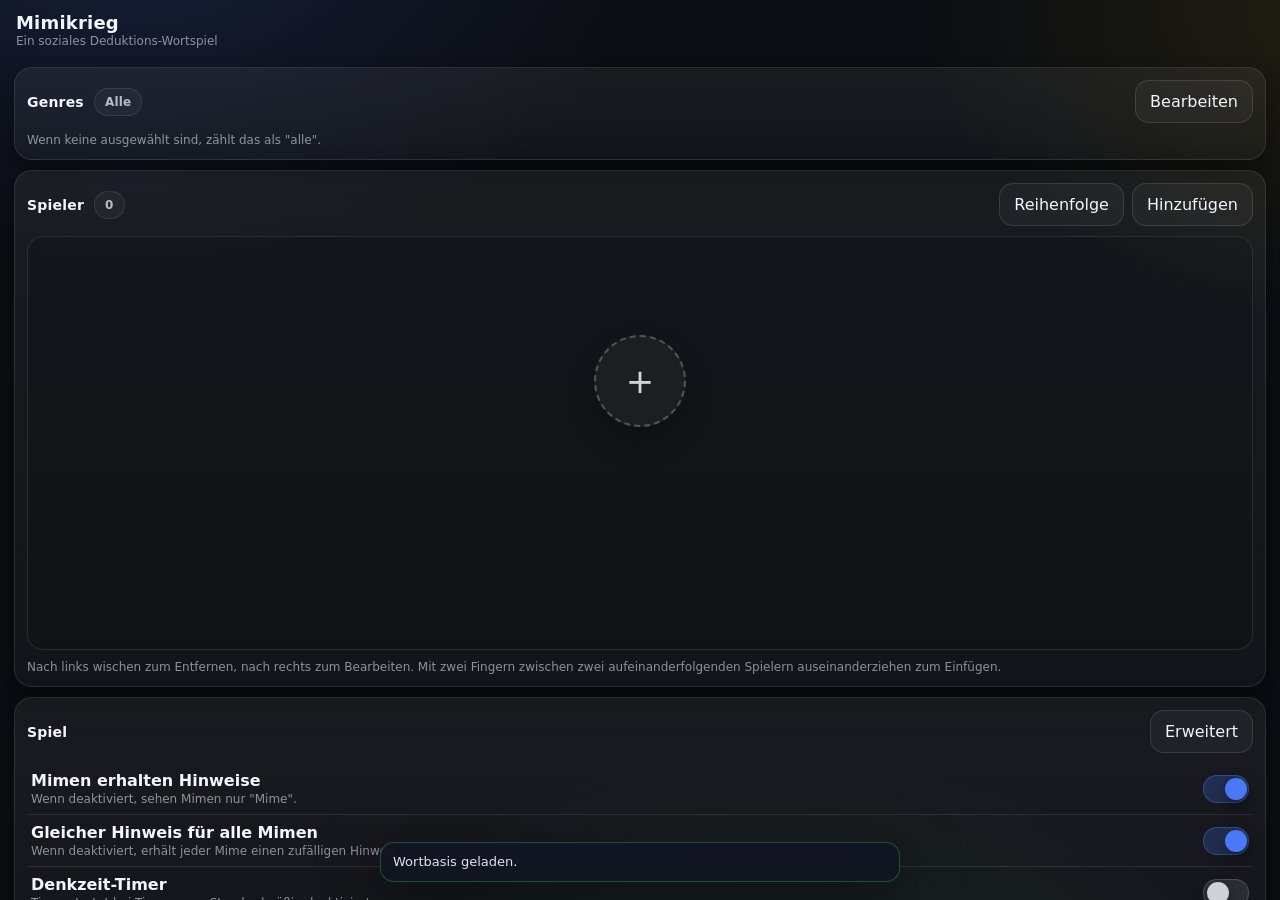
==== index.html @ e1f85400 "terminology" ====
<!doctype html>
<html lang="de">
<head>
  <meta charset="utf-8" />
  <meta name="viewport" content="width=device-width,initial-scale=1,viewport-fit=cover" />
  <meta name="theme-color" content="#0b0d12" />
  <title>Mimikrieg</title>
  <link rel="stylesheet" href="style.css" />
</head>
<body>
  <div class="app" id="app">
    <div class="topbar">
      <div class="brand">
        <div class="title">Mimikrieg</div>
        <div class="sub">Ein soziales Deduktions-Wortspiel</div>
      </div>
    </div>

    <main>
      <!-- SETUP -->
      <section class="screen active" id="screenSetup">
        <div class="scroll">
          <div class="card">
            <div class="card-head">
              <div class="h">Genres <span class="pill" id="genreSummary">Alle</span></div>
              <div class="players-head-actions">
                <button class="btn ghost" id="btnGenres">Bearbeiten</button>
              </div>
            </div>
            <div class="small">Wenn keine ausgewählt sind, zählt das als "alle".</div>
          </div>

          <div class="card">
            <div class="card-head">
              <div class="h">Spieler <span class="pill" id="playerCountPill">0</span></div>
              <div class="players-head-actions">
                <button class="btn ghost" id="btnOrder">Reihenfolge</button>
                <button class="btn ghost" id="btnAddPlayer">Hinzufügen</button>
              </div>
            </div>

            <div class="loop-wrap" id="loopWrap" aria-label="Spielerliste">
              <div class="loop-inner" id="loopInner"></div>
            </div>

            <div class="small" style="margin-top:10px">
              Nach links wischen zum Entfernen, nach rechts zum Bearbeiten. Mit zwei Fingern zwischen zwei aufeinanderfolgenden Spielern auseinanderziehen zum Einfügen.
            </div>
          </div>

          <div class="card">
            <div class="card-head">
              <div class="h">Spiel</div>
              <div class="players-head-actions">
                <button class="btn ghost" id="btnAdvanced">Erweitert</button>
              </div>
            </div>

            <div class="row">
              <div class="toggle">
                <div class="label">
                  <div style="font-weight:650">Mimen erhalten Hinweise</div>
                  <div class="small">Wenn deaktiviert, sehen Mimen nur "Mime".</div>
                </div>
                <label class="inline">
                  <input type="checkbox" class="hidden" id="toggleHints" />
                  <span class="switch" aria-hidden="true"></span>
                </label>
              </div>
            </div>

            <div class="row" id="hintSameRow" style="display:none">
              <div class="toggle">
                <div class="label">
                  <div style="font-weight:650">Gleicher Hinweis für alle Mimen</div>
                  <div class="small">Wenn deaktiviert, erhält jeder Mime einen zufälligen Hinweis.</div>
                </div>
                <label class="inline">
                  <input type="checkbox" class="hidden" id="toggleHintSame" />
                  <span class="switch" aria-hidden="true"></span>
                </label>
              </div>
            </div>

            <div class="row">
              <div class="toggle">
                <div class="label">
                  <div style="font-weight:650">Denkzeit-Timer</div>
                  <div class="small">Timer startet bei Tippen neu. Standardmäßig deaktiviert.</div>
                </div>
                <label class="inline">
                  <input type="checkbox" class="hidden" id="toggleThink" />
                  <span class="switch" aria-hidden="true"></span>
                </label>
              </div>
            </div>

            <div class="row" id="thinkRow" style="display:none">
              <div class="inline" style="width:100%">
                <input class="num" id="thinkMinutes" type="number" min="0" max="99" value="0" inputmode="numeric" />
                <span class="muted">Min</span>
                <input class="num" id="thinkSeconds" type="number" min="0" max="59" value="45" inputmode="numeric" />
                <span class="muted">Sek</span>
                <span class="small" style="margin-left:auto">Timer antippen zum Neustarten</span>
              </div>
              <div class="small" style="margin-top:6px; padding-left:2px">Gesamtzeit = 0 bedeutet kein Timer.</div>
            </div>

            <div class="divider"></div>

            <button class="btn primary wide" id="btnStart">Starten</button>
          </div>
        </div>
      </section>

      <!-- REVEAL -->
      <section class="screen" id="screenReveal">
        <div class="reveal">
          <div class="reveal-top">
            <div class="progress" id="revealProgress"></div>
            <div class="pill" id="revealCounter">1/1</div>
          </div>

          <div class="reveal-stage" id="revealStage">
            <div class="reveal-secret" id="revealSecret">
              <div class="role" id="revealRole"></div>
              <div class="word" id="revealWord"></div>
              <div class="hint" id="revealHint"></div>
            </div>
            <div class="reveal-background" id="revealBackground"></div>
            <div class="reveal-card" id="revealCard">
              <div class="circle" id="revealCircle"><div class="name" id="revealName"></div></div>
              <div class="pull-hint" id="revealPullHint">Nach oben wischen zum Aufdecken</div>
            </div>
          </div>

          <div class="bottom-btn">
            <button class="btn primary wide" id="btnRevealNext" style="display:none">Weiter</button>
          </div>
        </div>
      </section>

      <!-- PRESTART -->
      <section class="screen" id="screenPrestart">
        <div class="center">
          <div class="circle huge" id="startCircle"><div class="name" id="startName"></div></div>
          <div class="subtitle"><span id="startName2"></span> beginnt.</div>
        </div>
        <div class="bottom-btn">
          <button class="btn primary wide" id="btnBegin">Beginnen</button>
        </div>
      </section>

      <!-- PLAY -->
      <section class="screen" id="screenPlay">
        <div class="play">
          <div class="play-top">
            <div class="small" id="playInfo"></div>
            <button class="btn ghost" id="btnEndGame">Spiel beenden</button>
          </div>

          <div class="timer hidden" id="timerPanel" role="button" tabindex="0" aria-label="Denkzeit-Timer (tippen zum Neustarten)">
            <div class="timerLabel">Denkzeit</div>
            <div class="timerValue" id="timerValue">00:45</div>
            <div class="small">Tippen zum Neustarten</div>
          </div>

          <button class="vote" id="btnVote">Abstimmen</button>
        </div>
      </section>

      <!-- TOAST -->
      <div class="toast" id="toast"><div class="msg" id="toastMsg"></div></div>

      <!-- MODALS -->
      <div class="overlay hidden" id="modalGenres" aria-hidden="true">
        <div class="sheet">
          <div class="sheet-head">
            <div class="t">Genres</div>
            <button class="btn ghost" data-close="modalGenres">Schließen</button>
          </div>
          <div class="sheet-body">
            <div class="grid2" style="margin-bottom:10px">
              <button class="btn ghost" id="btnSelectAllGenres">Alle auswählen</button>
              <button class="btn ghost" id="btnDeselectAllGenres">Alle abwählen</button>
            </div>
            <div class="small" style="margin-bottom:10px">
              "Alle abwählen" bedeutet "keine ausgewählt", was beim Spielstart als "alle" zählt.
            </div>
            <div class="genre-list" id="genreList"></div>
          </div>
        </div>
      </div>

      <div class="overlay hidden" id="modalPlayer" aria-hidden="true">
        <div class="sheet">
          <div class="sheet-head">
            <div class="t" id="playerModalTitle">Spieler</div>
            <button class="btn ghost" data-close="modalPlayer">Schließen</button>
          </div>
          <div class="sheet-body">
            <div class="small" style="margin-bottom:6px">Name</div>
            <input class="input" id="playerNameInput" maxlength="24" placeholder="Spielername" />
            <div style="height:12px"></div>
            <div class="small" style="margin-bottom:6px">Farbe</div>
            <div class="palette" id="palette"></div>
            <div style="height:12px"></div>
            <div class="small">Vorschau</div>
            <div style="display:flex; justify-content:center; padding: 14px 0 2px">
              <div class="player-chip" id="playerPreviewChip" style="width:92px;height:92px">
                <div class="name" id="playerPreviewName">Name</div>
              </div>
            </div>
          </div>
          <div class="sheet-foot">
            <button class="btn ghost" id="btnPlayerDelete" style="display:none">Entfernen</button>
            <button class="btn primary" id="btnPlayerSave">Speichern</button>
          </div>
        </div>
      </div>

      <div class="overlay hidden" id="modalAdvanced" aria-hidden="true">
        <div class="sheet">
          <div class="sheet-head">
            <div class="t">Erweitert</div>
            <button class="btn ghost" data-close="modalAdvanced">Schließen</button>
          </div>
          <div class="sheet-body">
            <div class="kv">
              <div class="k">Mime-Anzahl-Verteilung</div>
              <div class="v" id="impMaxInfo">max: 0</div>
            </div>
            <div class="small" style="margin:8px 0 10px">
              Schiebereglerwerte werden in Wahrscheinlichkeiten normalisiert. Standard: p(1)=90%, p(2)=10%.
            </div>
            <div class="imp-rows" id="impCountRows"></div>

            <div class="divider"></div>

            <div class="kv">
              <div class="k">Mime-Position relativ zum Start</div>
              <div class="v" id="posModeInfo"></div>
            </div>
            <div class="small" style="margin:8px 0 10px">
              "Konstant" bedeutet gleichmäßige Versätze. "Binomial" verwendet Ihr p wie in Ihrer Spezifikation beschrieben.
            </div>
            <div class="imp-row">
              <div class="row" style="padding:0; border:none">
                <div class="inline">
                  <button class="btn ghost" id="btnPosConstant">Konstant</button>
                  <button class="btn ghost" id="btnPosBinomial">Binomial</button>
                </div>
                <div class="pill" id="posModePill">Konstant</div>
              </div>
              <div id="posBinomialControls" style="margin-top:10px; display:none">
                <div class="kv">
                  <div class="k">p</div>
                  <div class="v" id="posPLabel">50%</div>
                </div>
                <input type="range" id="posPSlider" min="1" max="99" value="50" step="1" />
                <div class="small" style="margin-top:6px">Bereich: 1%–99%</div>
              </div>
            </div>

            <div class="divider"></div>

            <div class="kv">
              <div class="k">Während des Spiels</div>
              <div class="v">Automatische Endprüfungen</div>
            </div>
            <div class="small" style="margin-top:8px">
              Die App endet automatisch, wenn alle Mimen rausgeworfen wurden, oder wenn die verbleibenden Mimen den verbleibenden Eingeweihten entsprechen.
            </div>

            <div class="divider"></div>

            <div class="kv">
              <div class="k">Erweiterte Mime-Hinweise-Einstellungen</div>
            </div>
            <div class="row" style="padding:8px 4px">
              <div class="label">
                <div style="font-weight:650; margin-bottom:8px">Hinweisstärke</div>
                <div class="small">Wählen Sie, welche Schwierigkeitsgrade (1-5) für Hinweise erlaubt sind.</div>
              </div>
              <div class="hint-strength-toggles" id="hintStrengthToggles"></div>
            </div>
          </div>
        </div>
      </div>

      <div class="overlay hidden centered" id="modalOrder" aria-hidden="true">
        <div class="sheet">
          <div class="sheet-head">
            <div class="t">Spielerreihenfolge</div>
            <button class="btn ghost" data-close="modalOrder">Schließen</button>
          </div>
          <div class="sheet-body" id="orderBody"></div>
        </div>
      </div>

      <div class="overlay hidden centered" id="modalVote" aria-hidden="true">
        <div class="sheet">
          <div class="sheet-head">
            <div class="t" id="voteTitle">Abstimmen</div>
            <button class="btn ghost" data-close="modalVote">Schließen</button>
          </div>
          <div class="sheet-body">
            <div class="small" style="margin-bottom:10px">Wählen Sie einen Spieler zum Rauswerfen.</div>
            <div class="genre-list" id="voteList"></div>
          </div>
          <div class="sheet-foot">
            <button class="btn danger" id="btnKick" disabled>Rauswerfen</button>
          </div>
        </div>
      </div>

      <div class="overlay hidden centered" id="modalEnd" aria-hidden="true">
        <div class="sheet">
          <div class="sheet-head">
            <div class="t">Spiel beenden</div>
            <button class="btn ghost" data-close="modalEnd">Schließen</button>
          </div>
          <div class="sheet-body">
            <div class="small" style="margin-bottom:10px">Dies beendet das Spiel und zeigt das Wort und die Mimen.</div>
            <button class="btn danger wide" id="btnGameOver">Spiel beendet</button>
          </div>
        </div>
      </div>

      <div class="overlay hidden centered" id="modalRevealEnd" aria-hidden="true">
        <div class="sheet">
          <div class="sheet-head">
            <div class="t" id="endTitle">Spiel beendet</div>
            <button class="btn ghost" data-close="modalRevealEnd">Schließen</button>
          </div>
          <div class="sheet-body" id="endBody"></div>
          <div class="sheet-foot">
            <button class="btn primary" id="btnContinue">Fortsetzen</button>
          </div>
        </div>
      </div>

    </main>
  </div>

  <script type="module" src="script.js"></script>
</body>
</html>
---- style.css ----
:root{
  --bg:#0b0d12;
  --panel:#111522;
  --panel2:#0f1320;
  --text:#f3f5ff;
  --muted:rgba(243,245,255,.72);
  --muted2:rgba(243,245,255,.55);
  --hair:rgba(243,245,255,.10);
  --hair2:rgba(243,245,255,.16);
  --shadow: 0 10px 30px rgba(0,0,0,.45);
  --radius:18px;
  --radius2:26px;
  --danger:#ff3b30;
  --danger2:rgba(255,59,48,.18);
  --ok:#35c759;
  --accent:#4c7dff;
  --accent2:rgba(76,125,255,.18);
  --warn:#ffcc00;
  --safePad: env(safe-area-inset-bottom, 0px);
}
*{box-sizing:border-box}
html,body{height:100%}
body{
  margin:0;
  font-family: ui-sans-serif, system-ui, -apple-system, Segoe UI, Roboto, Helvetica, Arial, "Apple Color Emoji","Segoe UI Emoji";
  background: radial-gradient(900px 600px at 10% -10%, rgba(76,125,255,.16), transparent 60%),
              radial-gradient(900px 600px at 110% 0%, rgba(255,204,0,.10), transparent 55%),
              radial-gradient(900px 600px at 60% 120%, rgba(53,199,89,.10), transparent 55%),
              var(--bg);
  color:var(--text);
  overflow:hidden;
  touch-action: manipulation;
}
body.timeout{
  background:
    radial-gradient(900px 600px at 50% 110%, rgba(255,59,48,.18), transparent 60%),
    radial-gradient(900px 600px at 10% -10%, rgba(255,59,48,.10), transparent 60%),
    var(--bg);
}
a{color:inherit}
button,input{font:inherit}
.app{height:100%; display:flex; flex-direction:column}
.topbar{
  padding: 14px 16px 10px;
  display:flex; align-items:center; justify-content:space-between;
  gap:12px;
}
.brand{
  display:flex; flex-direction:column; gap:2px;
  line-height:1.05;
}
.brand .title{
  font-weight:720;
  letter-spacing:.2px;
  font-size:18px;
}
.brand .sub{
  font-size:12px;
  color:var(--muted2);
}
.iconbtn{
  background:rgba(243,245,255,.06);
  border:1px solid rgba(243,245,255,.10);
  color:var(--text);
  padding:10px 12px;
  border-radius:14px;
  box-shadow: 0 10px 18px rgba(0,0,0,.22);
}
.iconbtn:active{transform: translateY(1px)}
main{
  flex:1;
  overflow:hidden;
  position:relative;
}
.screen{
  position:absolute; inset:0;
  overflow:hidden;
  display:none;
}
.screen.active{display:block}
.scroll{
  height:100%;
  overflow:auto;
  padding: 0 14px calc(20px + var(--safePad));
  -webkit-overflow-scrolling: touch;
  scroll-behavior:smooth;
}
.card{
  background: linear-gradient(180deg, rgba(255,255,255,.06), rgba(255,255,255,.035));
  border:1px solid rgba(243,245,255,.10);
  border-radius: var(--radius);
  box-shadow: var(--shadow);
  padding: 12px 12px;
  margin: 10px 0;
  overflow:hidden;
}
.card-head{
  display:flex; align-items:center; justify-content:space-between;
  gap:10px;
  margin-bottom:10px;
}
.card-head .h{
  font-weight:680;
  font-size:14px;
  letter-spacing:.2px;
  display:flex; align-items:center; gap:10px;
}
.pill{
  font-size:12px;
  color:var(--muted);
  padding:6px 10px;
  border:1px solid rgba(243,245,255,.10);
  background: rgba(243,245,255,.04);
  border-radius:999px;
}
.row{display:flex; align-items:center; justify-content:space-between; gap:12px; padding:8px 4px}
.row + .row{border-top:1px solid var(--hair)}
.small{font-size:12px; color:var(--muted2)}
.muted{color:var(--muted2)}
.btn{
  border:1px solid rgba(243,245,255,.12);
  background: rgba(243,245,255,.06);
  color:var(--text);
  padding: 11px 14px;
  border-radius: 14px;
  transition: transform .08s ease;
  user-select:none;
}
.btn:active{transform: translateY(1px)}
.btn.primary{
  background: linear-gradient(180deg, rgba(76,125,255,.95), rgba(76,125,255,.72));
  border-color: rgba(76,125,255,.55);
  box-shadow: 0 14px 32px rgba(76,125,255,.22);
}
.btn.danger{
  background: linear-gradient(180deg, rgba(255,59,48,.95), rgba(255,59,48,.72));
  border-color: rgba(255,59,48,.55);
  box-shadow: 0 14px 32px rgba(255,59,48,.22);
}
.btn.ghost{
  background: rgba(255,255,255,.04);
}
.btn.wide{width:100%}
.toggle{
  display:flex; align-items:center; justify-content:space-between;
  gap:12px; width:100%;
}
.toggle .label{display:flex; flex-direction:column; gap:2px}
.switch{
  width:46px; height:28px; border-radius:999px;
  background: rgba(243,245,255,.10);
  border:1px solid rgba(243,245,255,.16);
  position:relative;
  flex:0 0 auto;
}
.switch::after{
  content:"";
  width:22px; height:22px; border-radius:999px;
  position:absolute; top:50%; left:3px;
  transform: translateY(-50%);
  background: rgba(243,245,255,.82);
  box-shadow: 0 8px 16px rgba(0,0,0,.35);
  transition: left .16s ease, background .16s ease;
}
input[type="checkbox"].hidden{position:absolute; opacity:0; pointer-events:none}
input[type="checkbox"].hidden:checked + .switch{
  background: rgba(76,125,255,.22);
  border-color: rgba(76,125,255,.38);
}
input[type="checkbox"].hidden:checked + .switch::after{
  left: 21px;
  background: rgba(76,125,255,.95);
}
.inline{
  display:flex; align-items:center; gap:10px; flex-wrap:wrap;
}
.num{
  -moz-appearance: textfield;
}
.num::-webkit-outer-spin-button,
.num::-webkit-inner-spin-button{
  -webkit-appearance: none;
  margin: 0;
}
.num{
  width:88px;
  background: rgba(0,0,0,.18);
  border:1px solid rgba(243,245,255,.12);
  color:var(--text);
  border-radius: 12px;
  padding:10px 12px;
}
.divider{height:1px; background: var(--hair); margin:10px 0}

/* Player loop list */
.players-head-actions{display:flex; gap:8px; align-items:center}
.loop-wrap{
  height: 46vh;
  min-height: 240px;
  max-height: 420px;
  overflow:auto;
  -webkit-overflow-scrolling: touch;
  border-radius: 16px;
  border:1px solid rgba(243,245,255,.10);
  background: rgba(0,0,0,.12);
  position:relative;
  overscroll-behavior: contain;
  touch-action: pan-y;
  scrollbar-width: none;
  -ms-overflow-style: none;
}
.loop-wrap::-webkit-scrollbar{
  display: none;
}
.loop-inner{padding: 14px 0}
.player-row{
  height: 86px;
  display:flex;
  align-items:center;
  justify-content:center;
  position:relative;
  user-select:none;
  touch-action: pan-y;
}
.player-row .swipe-bg{
  position:absolute; inset:0;
  display:flex;
  align-items:center;
  justify-content:space-between;
  padding: 0 22px;
  opacity:0;
  transition: opacity .12s ease;
  pointer-events:none;
  font-weight:650;
  letter-spacing:.2px;
  font-size:13px;
}
.player-row .swipe-bg .left{color:rgba(255,59,48,.85)}
.player-row .swipe-bg .right{color:rgba(76,125,255,.9)}
.player-row.swiping .swipe-bg{opacity:1}
.player-chip{
  width: 76px;
  height: 76px;
  border-radius: 999px;
  display:flex;
  align-items:center;
  justify-content:center;
  padding: 10px;
  text-align:center;
  line-height:1.1;
  font-weight:700;
  letter-spacing:.1px;
  border: 3px solid rgba(243,245,255,.35);
  box-shadow: 0 14px 30px rgba(0,0,0,.30);
  background: rgba(255,255,255,.06);
  transform: translateX(var(--dx, 0px));
  transition: transform .16s ease;
  will-change: transform;
}
.player-row.swiping .player-chip{transition:none}
.player-chip .name{
  font-size: 13px;
  color: rgba(255,255,255,.93);
  text-shadow: 0 2px 10px rgba(0,0,0,.38);
  max-width:100%;
  overflow:hidden;
  display: -webkit-box;
  -webkit-line-clamp: 3;
  -webkit-box-orient: vertical;
  word-break: break-word;
}
.add-inline{
  display:flex; align-items:center; justify-content:center;
  height: 260px;
  padding: 12px;
}
.add-circle{
  width: 92px; height:92px; border-radius:999px;
  border:2px dashed rgba(243,245,255,.25);
  background: rgba(255,255,255,.04);
  display:flex; align-items:center; justify-content:center;
  color: rgba(243,245,255,.85);
  font-size: 34px;
  box-shadow: 0 14px 30px rgba(0,0,0,.28);
}

/* Reveal */
.reveal{
  height:100%;
  display:flex;
  flex-direction:column;
  padding-bottom: calc(16px + var(--safePad));
}
.reveal-top{
  padding: 14px 16px 10px;
  display:flex; align-items:center; justify-content:space-between;
  gap:12px;
}
.progress{
  display:flex; gap:6px; align-items:center;
}
.dot{
  width: 7px; height: 7px; border-radius: 999px;
  background: rgba(243,245,255,.18);
}
.dot.on{background: rgba(243,245,255,.72)}
.reveal-stage{
  flex:1;
  display:flex;
  flex-direction:column;
  overflow:hidden;
  position:relative;
  padding: 0;
}
.reveal-secret{
  position:absolute;
  top:50%;
  left:50%;
  transform: translate(-50%, -50%);
  width: min(90%, 500px);
  background: linear-gradient(180deg, rgba(255,255,255,.06), rgba(255,255,255,.04));
  border:1px solid rgba(243,245,255,.10);
  border-radius: var(--radius2);
  padding: 16px 16px 18px;
  box-shadow: 0 18px 50px rgba(0,0,0,.45);
  z-index: 1;
  pointer-events: none;
}
.reveal-background{
  position:absolute;
  top:0;
  left:0;
  right:0;
  height: calc(50% + 180px);
  transform: translateY(var(--revealY, 0px));
  background: var(--bg, #0b0d12);
  z-index: 2;
  pointer-events: none;
  transition: transform .22s ease;
  will-change: transform;
}
.reveal-background.dragging{transition:none}
.reveal-card{
  position:absolute;
  top:50%;
  left:50%;
  transform: translate(-50%, calc(-50% + var(--revealY, 0px)));
  display:flex;
  flex-direction:column;
  align-items:center;
  justify-content:center;
  gap: 16px;
  transition: transform .22s ease;
  will-change: transform;
  touch-action: none;
  user-select:none;
  z-index: 3;
  pointer-events: auto;
}
.reveal-card.dragging{transition:none}
.pull-hint{
  color: var(--muted2);
  font-size: 13px;
  padding: 10px 14px;
  border-radius: 999px;
  border:1px solid rgba(243,245,255,.12);
  background: rgba(0,0,0,.16);
}
.circle{
  width: 230px;
  height: 230px;
  border-radius: 999px;
  display:flex; align-items:center; justify-content:center;
  padding: 18px;
  text-align:center;
  border: 4px solid;
  box-shadow: 0 18px 48px rgba(0,0,0,.46);
  position:relative;
  z-index: 4;
}
.circle .name{
  font-size: 26px;
  font-weight: 770;
  letter-spacing: .2px;
  line-height:1.05;
  text-shadow: 0 2px 16px rgba(0,0,0,.45);
  word-break: break-word;
}
.role{
  font-weight: 760;
  font-size: 16px;
  letter-spacing: .2px;
  margin-bottom: 10px;
}
.word{
  font-size: 30px;
  font-weight: 850;
  letter-spacing: .2px;
  margin-bottom: 8px;
}
.hint{
  font-size: 14px;
  color: var(--muted);
  line-height:1.35;
}
.bottom-btn{
  position: absolute;
  left: 16px;
  right: 16px;
  bottom: calc(16px + var(--safePad));
  z-index: 10;
}

/* Prestart */
.center{
  height:100%;
  display:flex;
  align-items:center;
  justify-content:center;
  flex-direction:column;
  gap: 18px;
  padding: 20px 16px calc(20px + var(--safePad));
  text-align:center;
}
.circle.huge{width: 250px; height: 250px}
.subtitle{
  font-size: 16px;
  color: var(--muted);
}

/* Play */
.play{
  height:100%;
  display:flex;
  flex-direction:column;
  padding: 14px 14px calc(16px + var(--safePad));
  gap: 12px;
}
.play-top{
  display:flex; align-items:center; justify-content:space-between; gap:10px;
}
.timer{
  flex: 0 0 auto;
  border-radius: var(--radius2);
  border:1px solid rgba(243,245,255,.12);
  background: rgba(255,255,255,.04);
  box-shadow: var(--shadow);
  padding: 18px 18px;
  text-align:center;
  user-select:none;
}
.timer.timeout{
  border-color: rgba(255,59,48,.45);
  background: rgba(255,59,48,.10);
}
.timerLabel{font-size: 12px; color: var(--muted2); letter-spacing:.2px}
.timerValue{font-size: 46px; font-weight: 860; letter-spacing:.6px; margin-top: 6px}
.vote{
  margin-top:auto;
  width:100%;
  padding: 18px 16px;
  border-radius: 18px;
  border:1px solid rgba(255,59,48,.55);
  background: linear-gradient(180deg, rgba(255,59,48,.92), rgba(255,59,48,.72));
  box-shadow: 0 22px 54px rgba(255,59,48,.22);
  font-weight: 820;
  letter-spacing:.3px;
  font-size: 20px;
}
.vote:active{transform: translateY(1px)}
.hidden{display:none !important}

/* Modal / overlay */
.overlay{
  position:fixed; inset:0;
  background: rgba(0,0,0,.58);
  display:flex;
  align-items:flex-end;
  justify-content:center;
  padding: 10px 10px calc(10px + var(--safePad));
  z-index: 1000;
  backdrop-filter: blur(10px);
  -webkit-backdrop-filter: blur(10px);
}
.overlay.centered{align-items:center}
.sheet{
  width:min(720px, 100%);
  background: linear-gradient(180deg, rgba(17,21,34,.98), rgba(13,16,27,.98));
  border: 1px solid rgba(243,245,255,.14);
  border-radius: 22px;
  box-shadow: 0 30px 80px rgba(0,0,0,.55);
  overflow:hidden;
  max-height: 88vh;
  display:flex;
  flex-direction:column;
}
.sheet-head{
  padding: 14px 14px 10px;
  display:flex;
  align-items:center;
  justify-content:space-between;
  gap: 10px;
  border-bottom: 1px solid var(--hair);
}
.sheet-head .t{font-weight: 760; letter-spacing:.2px}
.sheet-body{
  padding: 10px 14px 14px;
  overflow:auto;
  -webkit-overflow-scrolling: touch;
}
.sheet-foot{
  padding: 12px 14px 14px;
  border-top: 1px solid var(--hair);
  display:flex;
  gap:10px;
}
.sheet-foot .btn{flex:1}
.grid2{display:grid; grid-template-columns: 1fr 1fr; gap:10px}
.palette{display:flex; flex-wrap:wrap; gap:10px}
.swatch{
  width: 34px; height:34px; border-radius: 999px;
  border: 2px solid rgba(243,245,255,.18);
  background: #999;
  box-shadow: 0 10px 20px rgba(0,0,0,.28);
}
.swatch.sel{border-color: rgba(243,245,255,.85)}
.input{
  width: 100%;
  border-radius: 14px;
  border: 1px solid rgba(243,245,255,.14);
  background: rgba(0,0,0,.18);
  color: var(--text);
  padding: 12px 12px;
  outline:none;
}
.input:focus{border-color: rgba(76,125,255,.55); box-shadow: 0 0 0 4px rgba(76,125,255,.15)}
.genre-list{display:flex; flex-direction:column; gap:8px}
.genre-item{
  display:flex; align-items:center; justify-content:space-between; gap:10px;
  padding: 10px 10px;
  border: 1px solid rgba(243,245,255,.10);
  border-radius: 14px;
  background: rgba(255,255,255,.03);
}
.order-item{
  display:flex; align-items:center; justify-content:space-between; gap:10px;
  padding: 10px 10px;
  border: 1px solid rgba(243,245,255,.10);
  border-radius: 14px;
  background: rgba(255,255,255,.03);
  cursor: grab;
  user-select: none;
  transition: transform 0.2s ease, opacity 0.2s ease, border-color 0.2s ease;
}
.order-item:active{
  cursor: grabbing;
}
.order-item.dragging{
  opacity: 0.5;
  transform: scale(0.95);
}
.order-item.drag-over-top{
  border-top: 2px solid rgba(243,245,255,.5);
  border-top-left-radius: 0;
  border-top-right-radius: 0;
}
.order-item.drag-over-bottom{
  border-bottom: 2px solid rgba(243,245,255,.5);
  border-bottom-left-radius: 0;
  border-bottom-right-radius: 0;
}
.genre-item .g{font-weight: 650; font-size: 14px}
input[type="range"]{width: 100%}
.kv{display:flex; justify-content:space-between; align-items:center; gap:12px}
.kv .k{font-weight: 650}
.kv .v{color: var(--muted); font-variant-numeric: tabular-nums}
.imp-rows{display:flex; flex-direction:column; gap:10px}
.imp-row{
  border: 1px solid rgba(243,245,255,.10);
  background: rgba(255,255,255,.03);
  border-radius: 14px;
  padding: 10px 10px;
}

/* Hint strength toggles */
.hint-strength-toggles{
  display: flex;
  gap: 10px;
  flex-wrap: wrap;
  margin-top: 8px;
}
.hint-strength-toggle{
  width: 44px;
  height: 44px;
  border-radius: 999px;
  border: 2px solid rgba(243,245,255,.18);
  background: rgba(255,255,255,.04);
  color: var(--muted2);
  font-weight: 700;
  font-size: 16px;
  display: flex;
  align-items: center;
  justify-content: center;
  cursor: pointer;
  transition: all .16s ease;
  user-select: none;
  box-shadow: 0 8px 16px rgba(0,0,0,.22);
}
.hint-strength-toggle:hover{
  border-color: rgba(243,245,255,.35);
  background: rgba(255,255,255,.08);
}
.hint-strength-toggle.active{
  background: linear-gradient(180deg, rgba(76,125,255,.95), rgba(76,125,255,.72));
  border-color: rgba(76,125,255,.55);
  color: rgba(255,255,255,.95);
  box-shadow: 0 12px 24px rgba(76,125,255,.28);
}
.hint-strength-toggle:active{
  transform: translateY(1px);
}

/* Toast */
.toast{
  position: fixed;
  left: 50%;
  transform: translateX(-50%);
  bottom: calc(18px + var(--safePad));
  z-index: 2000;
  background: rgba(17,21,34,.96);
  border: 1px solid rgba(243,245,255,.14);
  box-shadow: 0 20px 60px rgba(0,0,0,.55);
  padding: 10px 12px;
  border-radius: 14px;
  min-width: min(520px, calc(100% - 24px));
  max-width: min(520px, calc(100% - 24px));
  display:none;
}
.toast.show{display:block; animation: toastIn .18s ease-out}
@keyframes toastIn{from{opacity:0; transform: translateX(-50%) translateY(8px)} to{opacity:1; transform: translateX(-50%) translateY(0)}}
.toast .msg{font-size: 13px; color: rgba(243,245,255,.92); line-height:1.35}
.toast .msg strong{font-weight:760}
.toast.danger{border-color: rgba(255,59,48,.35)}
.toast.ok{border-color: rgba(53,199,89,.35)}
.toast.warn{border-color: rgba(255,204,0,.35)}

@media (prefers-reduced-motion: reduce){
  *{transition:none !important; animation:none !important; scroll-behavior:auto !important}
}
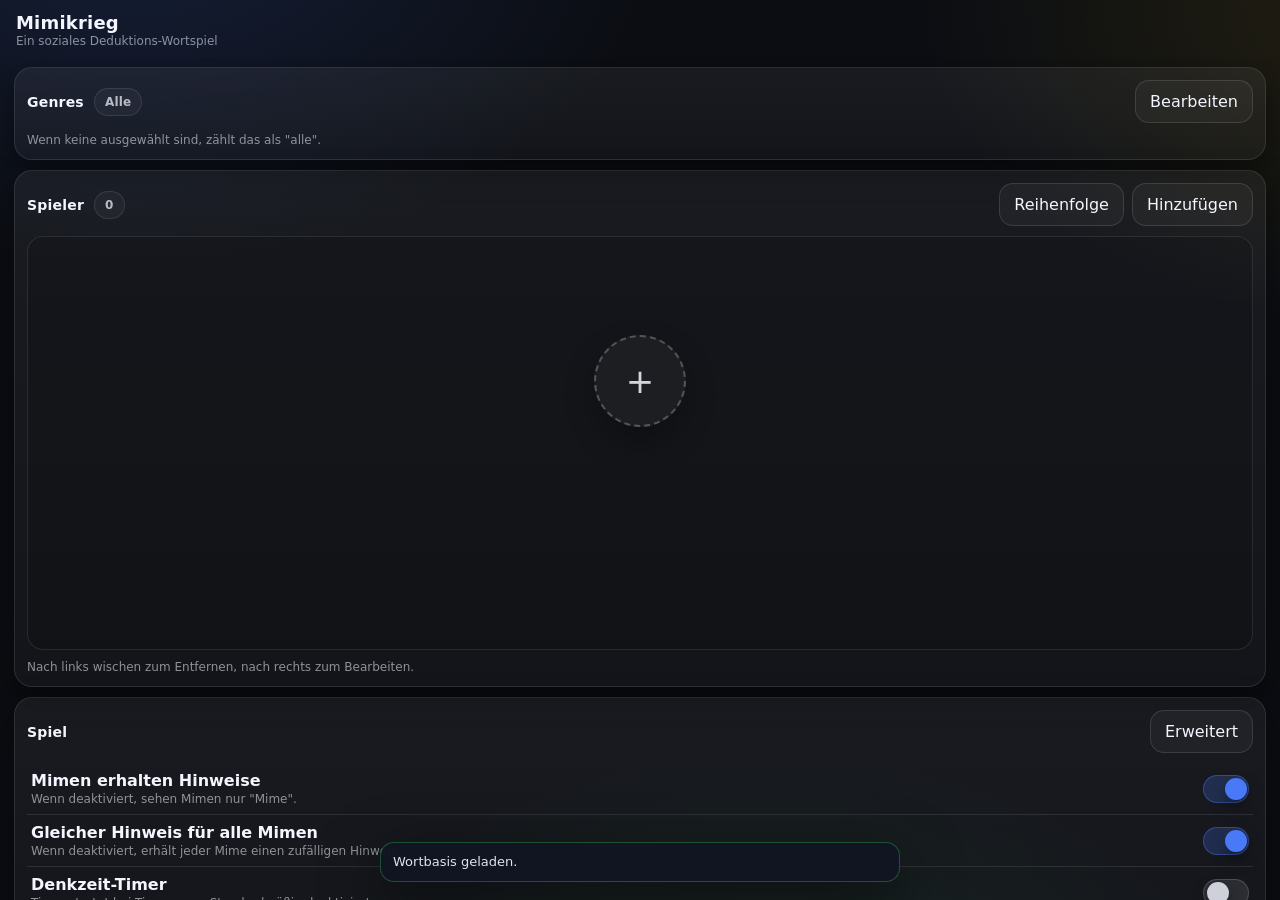
==== commit 93bd7839: "no pinch insert" ====
--- a/index.html
+++ b/index.html
@@ -44,7 +44,7 @@
             </div>
 
             <div class="small" style="margin-top:10px">
-              Nach links wischen zum Entfernen, nach rechts zum Bearbeiten. Mit zwei Fingern zwischen zwei aufeinanderfolgenden Spielern auseinanderziehen zum Einfügen.
+              Nach links wischen zum Entfernen, nach rechts zum Bearbeiten.
             </div>
           </div>
 
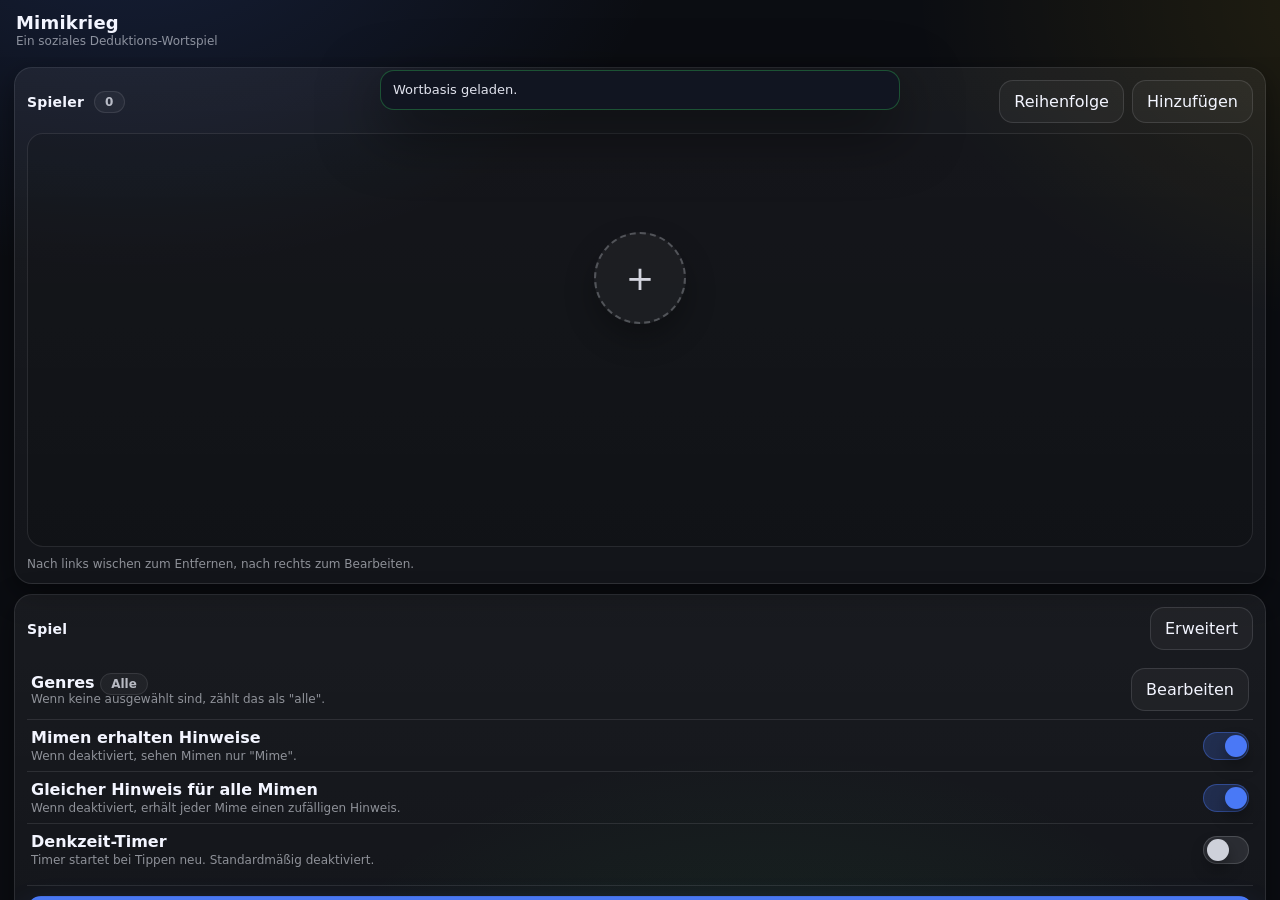
==== commit fa18bf9e: "visuals" ====
--- a/index.html
+++ b/index.html
@@ -22,16 +22,6 @@
         <div class="scroll">
           <div class="card">
             <div class="card-head">
-              <div class="h">Genres <span class="pill" id="genreSummary">Alle</span></div>
-              <div class="players-head-actions">
-                <button class="btn ghost" id="btnGenres">Bearbeiten</button>
-              </div>
-            </div>
-            <div class="small">Wenn keine ausgewählt sind, zählt das als "alle".</div>
-          </div>
-
-          <div class="card">
-            <div class="card-head">
               <div class="h">Spieler <span class="pill" id="playerCountPill">0</span></div>
               <div class="players-head-actions">
                 <button class="btn ghost" id="btnOrder">Reihenfolge</button>
@@ -54,6 +44,14 @@
               <div class="players-head-actions">
                 <button class="btn ghost" id="btnAdvanced">Erweitert</button>
               </div>
+            </div>
+
+            <div class="row">
+              <div class="label">
+                <div style="font-weight:650">Genres <span class="pill" id="genreSummary">Alle</span></div>
+                <div class="small">Wenn keine ausgewählt sind, zählt das als "alle".</div>
+              </div>
+              <button class="btn ghost" id="btnGenres">Bearbeiten</button>
             </div>
 
             <div class="row">
@@ -196,7 +194,10 @@
         <div class="sheet">
           <div class="sheet-head">
             <div class="t" id="playerModalTitle">Spieler</div>
-            <button class="btn ghost" data-close="modalPlayer">Schließen</button>
+            <div class="inline" style="gap:8px">
+              <button class="btn primary" id="btnPlayerSave">Speichern</button>
+              <button class="btn ghost" data-close="modalPlayer">Schließen</button>
+            </div>
           </div>
           <div class="sheet-body">
             <div class="small" style="margin-bottom:6px">Name</div>
@@ -212,10 +213,6 @@
               </div>
             </div>
           </div>
-          <div class="sheet-foot">
-            <button class="btn ghost" id="btnPlayerDelete" style="display:none">Entfernen</button>
-            <button class="btn primary" id="btnPlayerSave">Speichern</button>
-          </div>
         </div>
       </div>
 
@@ -302,15 +299,15 @@
         <div class="sheet">
           <div class="sheet-head">
             <div class="t" id="voteTitle">Abstimmen</div>
-            <button class="btn ghost" data-close="modalVote">Schließen</button>
+            <div class="inline" style="gap:8px">
+              <button class="btn danger" id="btnKick" disabled>Rauswerfen</button>
+              <button class="btn ghost" data-close="modalVote">Schließen</button>
+            </div>
           </div>
           <div class="sheet-body">
             <div class="small" style="margin-bottom:10px">Wählen Sie einen Spieler zum Rauswerfen.</div>
             <div class="genre-list" id="voteList"></div>
           </div>
-          <div class="sheet-foot">
-            <button class="btn danger" id="btnKick" disabled>Rauswerfen</button>
-          </div>
         </div>
       </div>
 
@@ -331,12 +328,12 @@
         <div class="sheet">
           <div class="sheet-head">
             <div class="t" id="endTitle">Spiel beendet</div>
-            <button class="btn ghost" data-close="modalRevealEnd">Schließen</button>
+            <div class="inline" style="gap:8px">
+              <button class="btn primary" id="btnNewRound">Neue Runde</button>
+              <button class="btn ghost" id="btnLobby">Lobby</button>
+            </div>
           </div>
           <div class="sheet-body" id="endBody"></div>
-          <div class="sheet-foot">
-            <button class="btn primary" id="btnContinue">Fortsetzen</button>
-          </div>
         </div>
       </div>
 
--- a/style.css
+++ b/style.css
@@ -108,7 +108,7 @@
 .pill{
   font-size:12px;
   color:var(--muted);
-  padding:6px 10px;
+  padding:3px 10px;
   border:1px solid rgba(243,245,255,.10);
   background: rgba(243,245,255,.04);
   border-radius:999px;
@@ -458,7 +458,7 @@
 .vote{
   margin-top:auto;
   width:100%;
-  padding: 18px 16px;
+  padding: 24px 16px;
   border-radius: 18px;
   border:1px solid rgba(255,59,48,.55);
   background: linear-gradient(180deg, rgba(255,59,48,.92), rgba(255,59,48,.72));
@@ -468,6 +468,17 @@
   font-size: 20px;
 }
 .vote:active{transform: translateY(1px)}
+
+/* Large action buttons - Start, Weiter, Beginnen, Abstimmen */
+#btnStart,
+#btnRevealNext,
+#btnBegin,
+#btnVote{
+  padding: 24px 16px !important;
+  font-size: 20px !important;
+  font-weight: 820 !important;
+  letter-spacing: .3px !important;
+}
 .hidden{display:none !important}
 
 /* Modal / overlay */
@@ -625,7 +636,7 @@
   position: fixed;
   left: 50%;
   transform: translateX(-50%);
-  bottom: calc(18px + var(--safePad));
+  top: calc(70px + var(--safePad));
   z-index: 2000;
   background: rgba(17,21,34,.96);
   border: 1px solid rgba(243,245,255,.14);
@@ -637,7 +648,7 @@
   display:none;
 }
 .toast.show{display:block; animation: toastIn .18s ease-out}
-@keyframes toastIn{from{opacity:0; transform: translateX(-50%) translateY(8px)} to{opacity:1; transform: translateX(-50%) translateY(0)}}
+@keyframes toastIn{from{opacity:0; transform: translateX(-50%) translateY(-8px)} to{opacity:1; transform: translateX(-50%) translateY(0)}}
 .toast .msg{font-size: 13px; color: rgba(243,245,255,.92); line-height:1.35}
 .toast .msg strong{font-weight:760}
 .toast.danger{border-color: rgba(255,59,48,.35)}
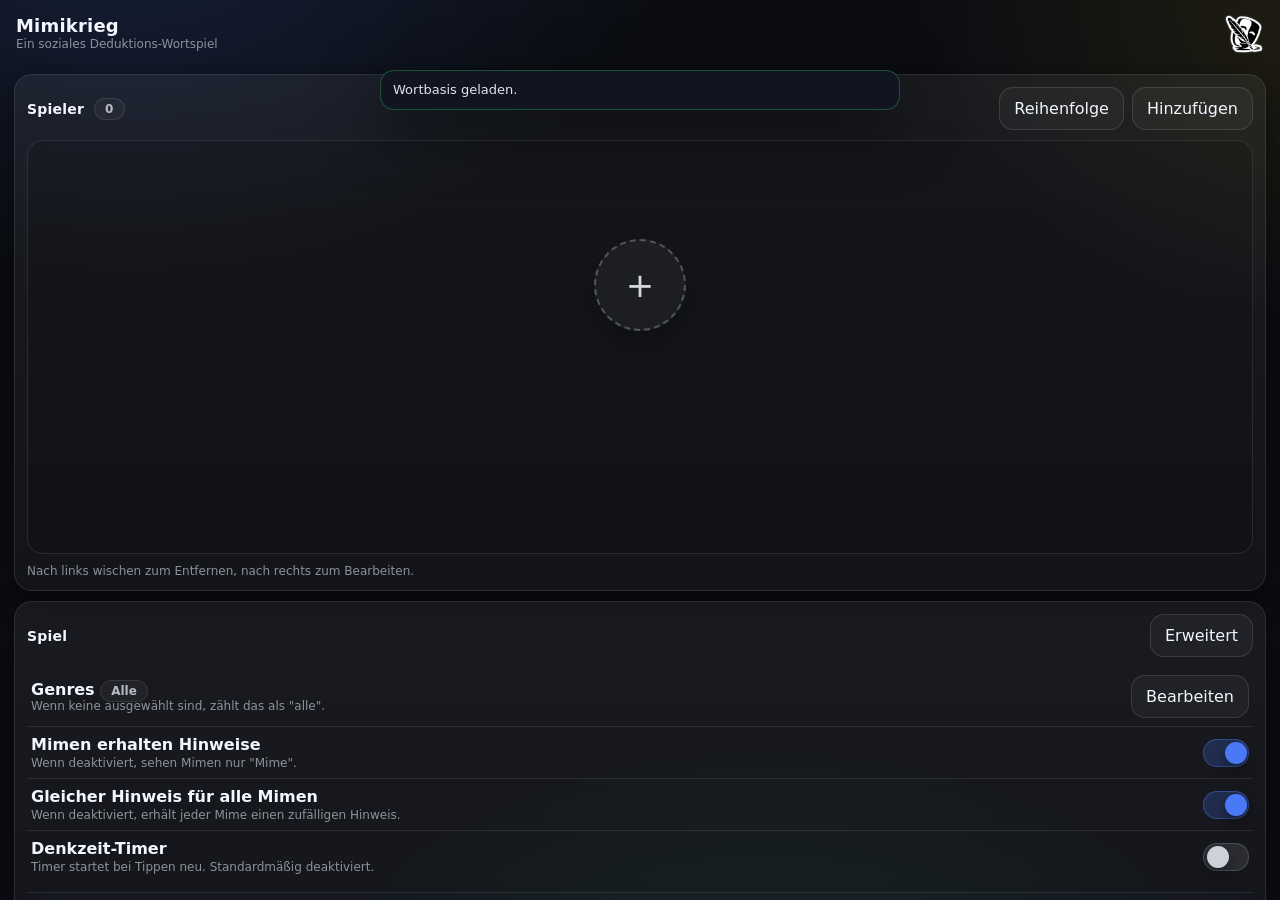
==== commit fc9e3384: "Logo + deploy" ====
--- a/index.html
+++ b/index.html
@@ -5,6 +5,7 @@
   <meta name="viewport" content="width=device-width,initial-scale=1,viewport-fit=cover" />
   <meta name="theme-color" content="#0b0d12" />
   <title>Mimikrieg</title>
+  <link rel="icon" type="image/webp" href="Logo.webp" />
   <link rel="stylesheet" href="style.css" />
 </head>
 <body>
@@ -14,6 +15,7 @@
         <div class="title">Mimikrieg</div>
         <div class="sub">Ein soziales Deduktions-Wortspiel</div>
       </div>
+      <img src="Logo.webp" alt="Logo" class="logo" />
     </div>
 
     <main>
--- a/style.css
+++ b/style.css
@@ -45,6 +45,11 @@
   display:flex; align-items:center; justify-content:space-between;
   gap:12px;
 }
+.logo{
+  height: 40px;
+  width: auto;
+  object-fit: contain;
+}
 .brand{
   display:flex; flex-direction:column; gap:2px;
   line-height:1.05;
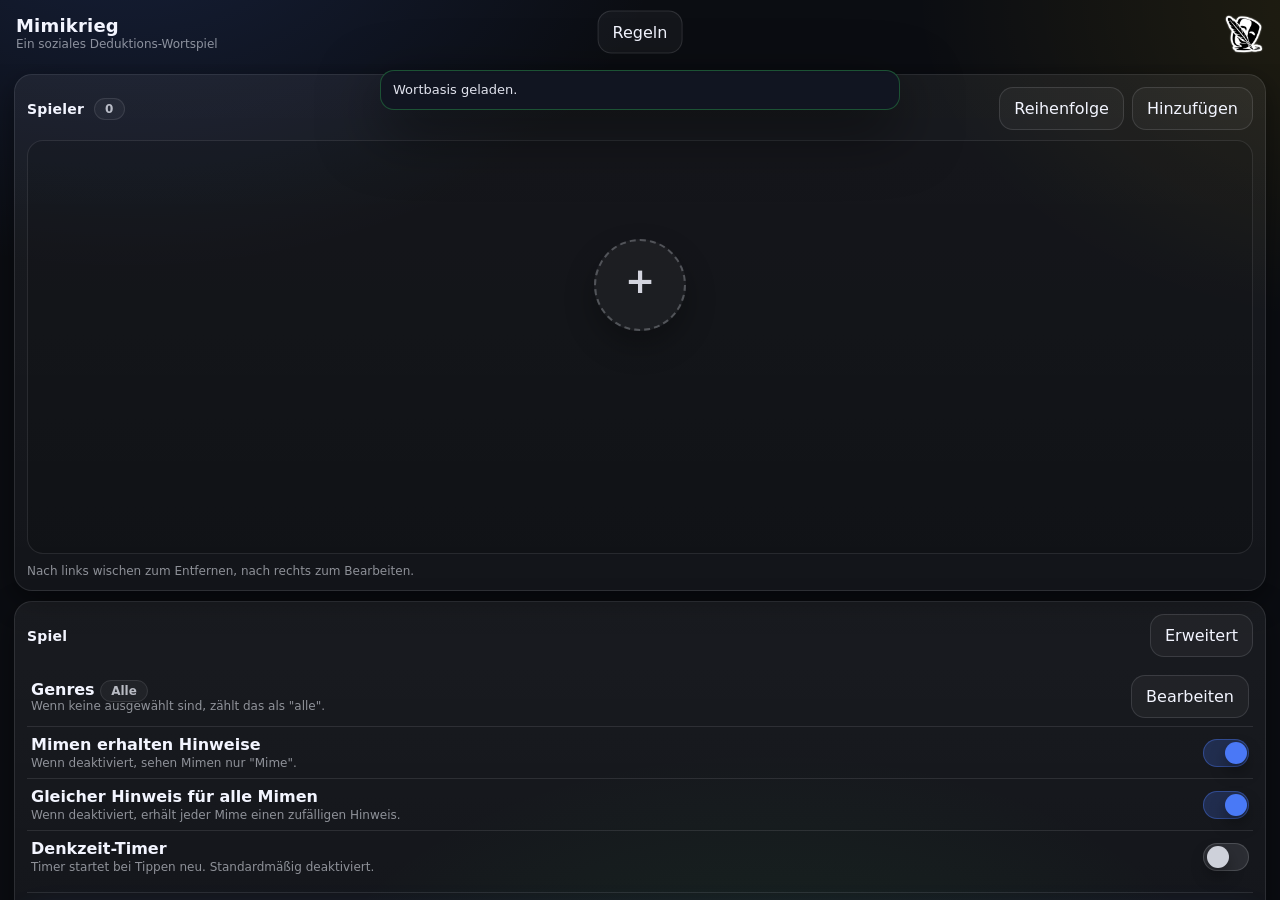
==== commit 04f5c6cb: "Deploy: Update website files only" ====
--- a/index.html
+++ b/index.html
@@ -15,7 +15,12 @@
         <div class="title">Mimikrieg</div>
         <div class="sub">Ein soziales Deduktions-Wortspiel</div>
       </div>
-      <img src="Logo.webp" alt="Logo" class="logo" />
+      <div class="topbar-center">
+        <button class="btn ghost" id="btnRules">Regeln</button>
+      </div>
+      <div class="topbar-right">
+        <img src="Logo.webp" alt="Logo" class="logo" />
+      </div>
     </div>
 
     <main>
@@ -339,6 +344,61 @@
         </div>
       </div>
 
+      <div class="overlay hidden centered" id="modalRules" aria-hidden="true">
+        <div class="sheet">
+          <div class="sheet-head">
+            <div class="t">Regeln</div>
+            <button class="btn ghost" data-close="modalRules">Schließen</button>
+          </div>
+          <div class="sheet-body" id="rulesBody">
+            <div style="display:flex; flex-direction:column; gap:20px">
+              <div>
+                <div style="font-weight:300; font-size:12px; margin-bottom:10px; font-style: italic;">Diese Regeln sind als Richtlinie zu verstehen und können abgewandelt werden</div>
+                <div style="font-weight:700; font-size:16px; margin-bottom:10px">Konzept</div>
+                <ul style="margin:0; padding-left:20px; line-height:1.6; color:var(--muted)">
+                  <li>Es gibt Mimen und Eingeweihte</li>
+                  <li>Es gibt ein Geheimwort, das nur die Eingeweihten kennen</li>
+                  <li>Mimen erhalten Hinweise auf das Wort, wenn die entsprechende Einstellung aktiviert ist</li>
+                  <li>Jede Runde geben alle Spieler einen einzigen Hinweis (1 echtes, vernünftiges Wort)</li>
+                  <li>Eingeweihte versuchen, ihren Status der Gruppe zu vermitteln, ohne das Geheimwort preiszugeben</li>
+                  <li>Mimen versuchen, so lange wie möglich unerkannt zu bleiben, um das Wort herauszufinden</li>
+                  <li>Nach jeder Runde wird ein einzelner Spieler rausgeworfen</li>
+                </ul>
+              </div>
+
+              <div>
+                <div style="font-weight:700; font-size:16px; margin-bottom:10px">Spielende</div>
+                <ul style="margin:0; padding-left:20px; line-height:1.6; color:var(--muted)">
+                  <li>Die Eingeweihten gewinnen, wenn alle Mimen rausgeworfen wurden</li>
+                  <li>Mimen gewinnen, wenn ein Mime das Wort errät. Vorher muss der Mime laut ansagen, dass er jetzt das Wort rät. Bei Fehlschlag wird er rausgeworfen.<br>
+                      Wenn ein Mime durch Abstimmung rausgeworfen wird, darf er das Wort trotzdem raten. Auch hier verlieren die Eingeweihten, wenn das geratene Wort richtig ist.</li>
+                  <li>Mimen gewinnen auch, wenn es genauso viele Mimen wie Eingeweihte gibt (durch rauswerfen von Eingeweihten)</li>
+                </ul>
+              </div>
+
+              <div>
+                <div style="font-weight:700; font-size:16px; margin-bottom:10px">Anleitung</div>
+                <ul style="margin:0; padding-left:20px; line-height:1.6; color:var(--muted)">
+                  <li>Spieler hinzufügen und in der Reihenfolge anordnen, wie ihr sitzt</li>
+                  <li>Genres auswählen</li>
+                  <li>Denkzeit auswählen, falls gewünscht (einfacher Timer, Regeln müssen von den Spielern durchgesetzt werden)</li>
+                  <li>Spiel starten</li>
+                  <li>Das Gerät mit den anderen teilen</li>
+                  <li>Euren Status einsehen (Eingeweihter oder Mime)</li>
+                  <li>Spiel beginnen</li>
+                  <li>Jeder verkündet - innerhalb des Zeitlimits, falls ausgewält - eine Assoziation</li>
+                  <li>Runde beenden</li>
+                  <li>Spieler rauswerfen</li>
+                  <li>Nächste Runde</li>
+                  <li>Spiel beenden (oben rechts), wenn die "Mimen" das Wort herausfinden</li>
+                  <li>Neues spiel starten :)</li>
+                </ul>
+              </div>
+            </div>
+          </div>
+        </div>
+      </div>
+
     </main>
   </div>
 
--- a/style.css
+++ b/style.css
@@ -42,8 +42,27 @@
 .app{height:100%; display:flex; flex-direction:column}
 .topbar{
   padding: 14px 16px 10px;
-  display:flex; align-items:center; justify-content:space-between;
+  display:flex; 
+  align-items:center;
   gap:12px;
+  position:relative;
+}
+.topbar-center{
+  position:absolute;
+  left:calc(14px + (100vw - 28px) / 2);
+  top:50%;
+  transform:translate(-50%, -50%);
+  display:flex;
+  align-items:center;
+  pointer-events:none;
+}
+.topbar-center > *{
+  pointer-events:auto;
+}
+.topbar-right{
+  margin-left:auto;
+  display:flex;
+  align-items:center;
 }
 .logo{
   height: 40px;
@@ -89,6 +108,11 @@
   padding: 0 14px calc(20px + var(--safePad));
   -webkit-overflow-scrolling: touch;
   scroll-behavior:smooth;
+  scrollbar-width: none; /* Firefox */
+  -ms-overflow-style: none; /* Internet Explorer and Edge */
+}
+.scroll::-webkit-scrollbar{
+  display: none; /* Chrome, Safari, Brave, and other WebKit browsers */
 }
 .card{
   background: linear-gradient(180deg, rgba(255,255,255,.06), rgba(255,255,255,.035));
@@ -280,13 +304,34 @@
   padding: 12px;
 }
 .add-circle{
-  width: 92px; height:92px; border-radius:999px;
+  border-radius:999px;
   border:2px dashed rgba(243,245,255,.25);
   background: rgba(255,255,255,.04);
   display:flex; align-items:center; justify-content:center;
+  box-shadow: 0 14px 30px rgba(0,0,0,.28);
+  padding: 10px;
+  margin: 0;
+  font-weight: 700;
+  text-align:center;
+  line-height:1.1;
+}
+.add-circle span{
   color: rgba(243,245,255,.85);
-  font-size: 34px;
-  box-shadow: 0 14px 30px rgba(0,0,0,.28);
+  font-size: 36px;
+  line-height: 1;
+  display: block;
+  transform: translateY(-4px);
+}
+/* 92px when there are no players (inside .add-inline) */
+.add-inline .add-circle{
+  width: 92px; height:92px;
+}
+/* 76px when there are players (inside .player-row) */
+.player-row .add-circle{
+  width: 76px; height:76px;
+}
+.player-row .add-circle span{
+  font-size: 32px;
 }
 
 /* Reveal */
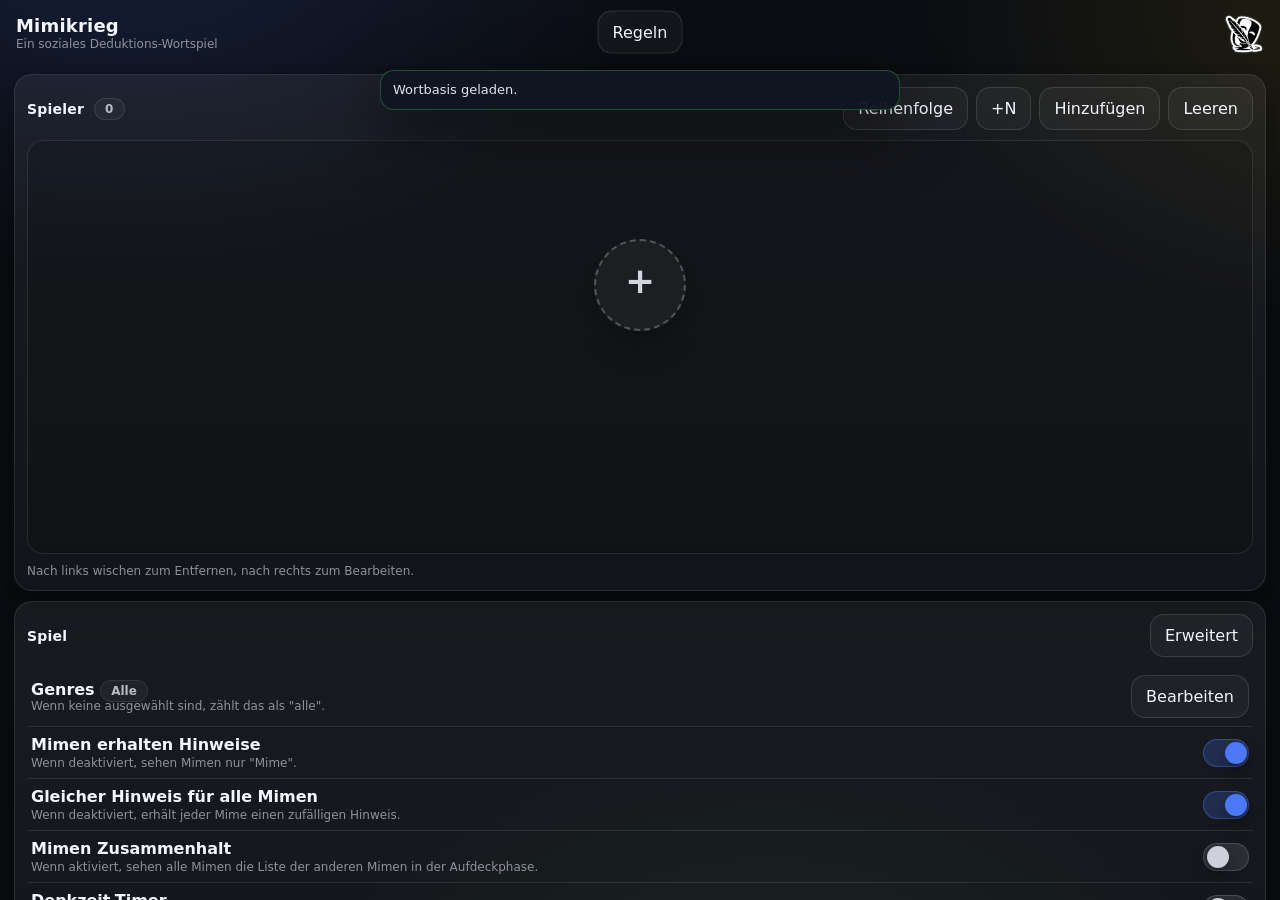
==== commit de96770f: "Deploy: Update website files only" ====
--- a/index.html
+++ b/index.html
@@ -32,7 +32,9 @@
               <div class="h">Spieler <span class="pill" id="playerCountPill">0</span></div>
               <div class="players-head-actions">
                 <button class="btn ghost" id="btnOrder">Reihenfolge</button>
+                <button class="btn ghost" id="btnAddBulk">+N</button>
                 <button class="btn ghost" id="btnAddPlayer">Hinzufügen</button>
+                <button class="btn ghost" id="btnClearPlayers">Leeren</button>
               </div>
             </div>
 
@@ -82,6 +84,19 @@
                 </div>
                 <label class="inline">
                   <input type="checkbox" class="hidden" id="toggleHintSame" />
+                  <span class="switch" aria-hidden="true"></span>
+                </label>
+              </div>
+            </div>
+
+            <div class="row">
+              <div class="toggle">
+                <div class="label">
+                  <div style="font-weight:650">Mimen Zusammenhalt</div>
+                  <div class="small">Wenn aktiviert, sehen alle Mimen die Liste der anderen Mimen in der Aufdeckphase.</div>
+                </div>
+                <label class="inline">
+                  <input type="checkbox" class="hidden" id="toggleImpostorsCohesion" />
                   <span class="switch" aria-hidden="true"></span>
                 </label>
               </div>
@@ -109,6 +124,19 @@
                 <span class="small" style="margin-left:auto">Timer antippen zum Neustarten</span>
               </div>
               <div class="small" style="margin-top:6px; padding-left:2px">Gesamtzeit = 0 bedeutet kein Timer.</div>
+            </div>
+
+            <div class="row">
+              <div class="toggle">
+                <div class="label">
+                  <div style="font-weight:650">Automatisches Spielende</div>
+                  <div class="small">Wenn deaktiviert, endet das Spiel nicht automatisch, wenn alle Mimen rausgeworfen wurden.</div>
+                </div>
+                <label class="inline">
+                  <input type="checkbox" class="hidden" id="toggleAutoEnd" />
+                  <span class="switch" aria-hidden="true"></span>
+                </label>
+              </div>
             </div>
 
             <div class="divider"></div>
@@ -269,16 +297,6 @@
             <div class="divider"></div>
 
             <div class="kv">
-              <div class="k">Während des Spiels</div>
-              <div class="v">Automatische Endprüfungen</div>
-            </div>
-            <div class="small" style="margin-top:8px">
-              Die App endet automatisch, wenn alle Mimen rausgeworfen wurden, oder wenn die verbleibenden Mimen den verbleibenden Eingeweihten entsprechen.
-            </div>
-
-            <div class="divider"></div>
-
-            <div class="kv">
               <div class="k">Erweiterte Mime-Hinweise-Einstellungen</div>
             </div>
             <div class="row" style="padding:8px 4px">
@@ -299,6 +317,21 @@
             <button class="btn ghost" data-close="modalOrder">Schließen</button>
           </div>
           <div class="sheet-body" id="orderBody"></div>
+        </div>
+      </div>
+
+      <div class="overlay hidden centered" id="modalBulkAdd" aria-hidden="true">
+        <div class="sheet">
+          <div class="sheet-head">
+            <div class="t">Mehrere Spieler hinzufügen</div>
+            <button class="btn ghost" data-close="modalBulkAdd">Schließen</button>
+          </div>
+          <div class="sheet-body">
+            <div class="small" style="margin-bottom:10px">Wie viele Spieler möchten Sie hinzufügen?</div>
+            <input class="input" id="bulkAddCount" type="number" min="1" max="50" value="5" inputmode="numeric" style="margin-bottom:12px" />
+            <div class="small" style="margin-bottom:10px">Spieler erhalten zufällige Namen und Farben.</div>
+            <button class="btn primary wide" id="btnBulkAddConfirm">Hinzufügen</button>
+          </div>
         </div>
       </div>
 
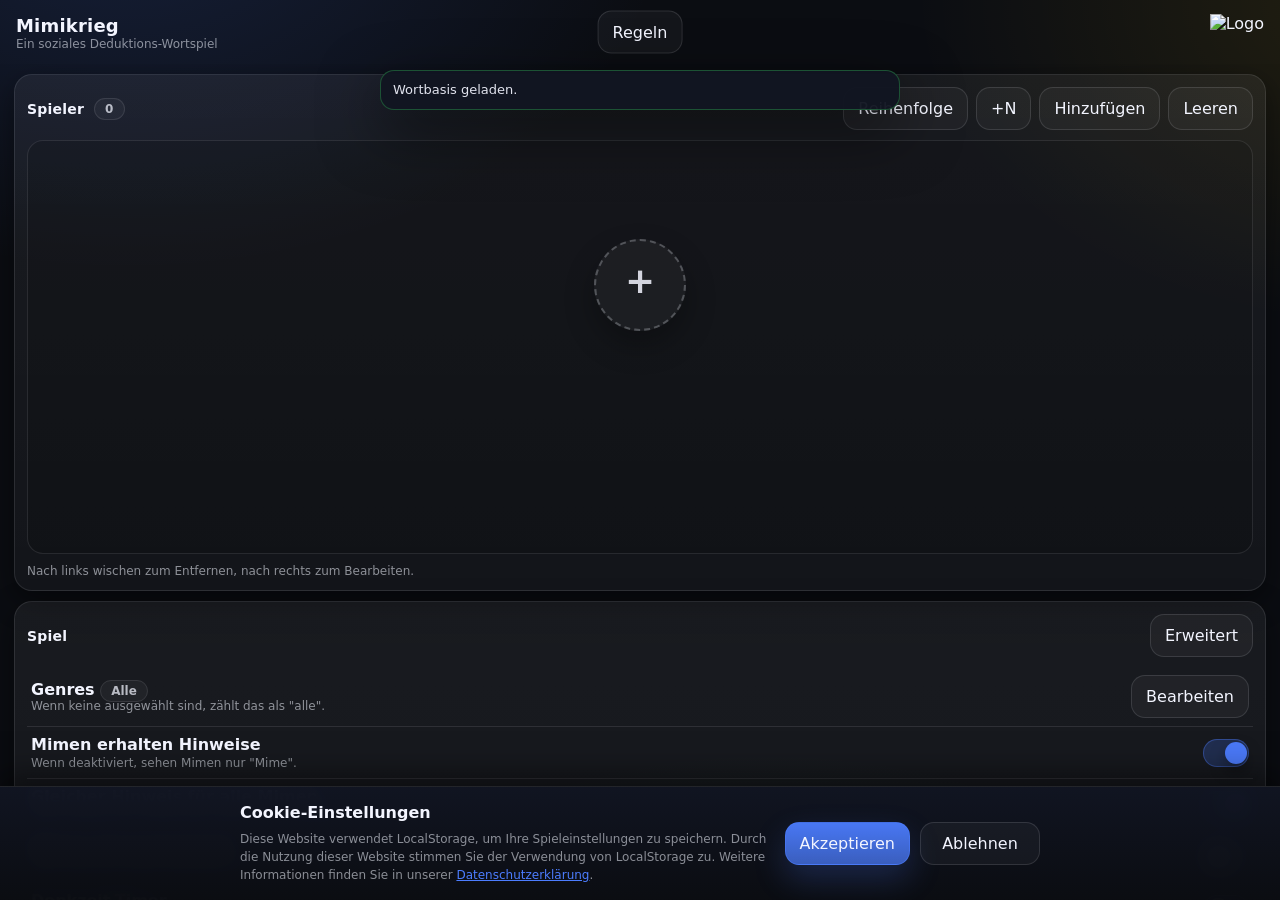
==== commit 0b7b5bbb: "Deploy: Update website files only" ====
--- a/index.html
+++ b/index.html
@@ -1,4 +1,4 @@
-<!doctype html>
+﻿<!doctype html>
 <html lang="de">
 <head>
   <meta charset="utf-8" />
@@ -143,6 +143,16 @@
 
             <button class="btn primary wide" id="btnStart">Starten</button>
           </div>
+
+          <footer style="margin-top: 40px; padding: 12px 16px; border-top: 1px solid var(--hair);">
+            <div style="display: flex; flex-wrap: wrap; gap: 12px; justify-content: center; align-items: center; font-size: 11px; color: var(--muted2);">
+              <a href="impressum.html">Impressum</a>
+              <span style="color: var(--hair);">•</span>
+              <a href="disclaimer.html">Disclaimer</a>
+              <span style="color: var(--hair);">•</span>
+              <a href="datenschutz.html">Datenschutz & Cookies</a>
+            </div>
+          </footer>
         </div>
       </section>
 
@@ -204,6 +214,25 @@
 
       <!-- TOAST -->
       <div class="toast" id="toast"><div class="msg" id="toastMsg"></div></div>
+
+      <!-- COOKIE CONSENT -->
+      <div class="cookie-banner hidden" id="cookieBanner" aria-hidden="true">
+        <div class="cookie-content">
+          <div class="cookie-text">
+            <div style="font-weight: 650; margin-bottom: 8px;">Cookie-Einstellungen</div>
+            <div class="small" style="line-height: 1.5;">
+              Diese Website verwendet LocalStorage, um Ihre Spieleinstellungen zu speichern. 
+              Durch die Nutzung dieser Website stimmen Sie der Verwendung von LocalStorage zu. 
+              Weitere Informationen finden Sie in unserer 
+              <a href="datenschutz.html" style="color: var(--accent); text-decoration: underline;">Datenschutzerklärung</a>.
+            </div>
+          </div>
+          <div class="cookie-actions">
+            <button class="btn primary" id="btnAcceptCookies">Akzeptieren</button>
+            <button class="btn ghost" id="btnRejectCookies">Ablehnen</button>
+          </div>
+        </div>
+      </div>
 
       <!-- MODALS -->
       <div class="overlay hidden" id="modalGenres" aria-hidden="true">
--- a/style.css
+++ b/style.css
@@ -1,4 +1,4 @@
-:root{
+﻿:root{
   --bg:#0b0d12;
   --panel:#111522;
   --panel2:#0f1320;
@@ -709,3 +709,62 @@
   *{transition:none !important; animation:none !important; scroll-behavior:auto !important}
 }
 
+footer{
+  margin-top: 40px;
+  padding: 12px 16px;
+  border-top: 1px solid var(--hair);
+}
+footer a{
+  color: var(--muted);
+  text-decoration: none;
+  transition: color 0.2s;
+}
+footer a:hover{
+  color: var(--accent);
+}
+.cookie-banner{
+  position: fixed;
+  bottom: 0;
+  left: 0;
+  right: 0;
+  background: linear-gradient(180deg, rgba(17,21,34,.98), rgba(11,13,18,.98));
+  border-top: 1px solid var(--hair);
+  padding: 16px;
+  z-index: 1000;
+  box-shadow: 0 -10px 30px rgba(0,0,0,.5);
+  backdrop-filter: blur(10px);
+}
+.cookie-banner.hidden{
+  display: none;
+}
+.cookie-content{
+  max-width: 800px;
+  margin: 0 auto;
+  display: flex;
+  flex-direction: column;
+  gap: 12px;
+}
+.cookie-text{
+  flex: 1;
+}
+.cookie-actions{
+  display: flex;
+  gap: 10px;
+  flex-wrap: wrap;
+}
+.cookie-actions .btn{
+  flex: 1;
+  min-width: 120px;
+}
+@media (min-width: 600px){
+  .cookie-content{
+    flex-direction: row;
+    align-items: center;
+  }
+  .cookie-actions{
+    flex: 0 0 auto;
+  }
+  .cookie-actions .btn{
+    flex: 0 0 auto;
+  }
+}
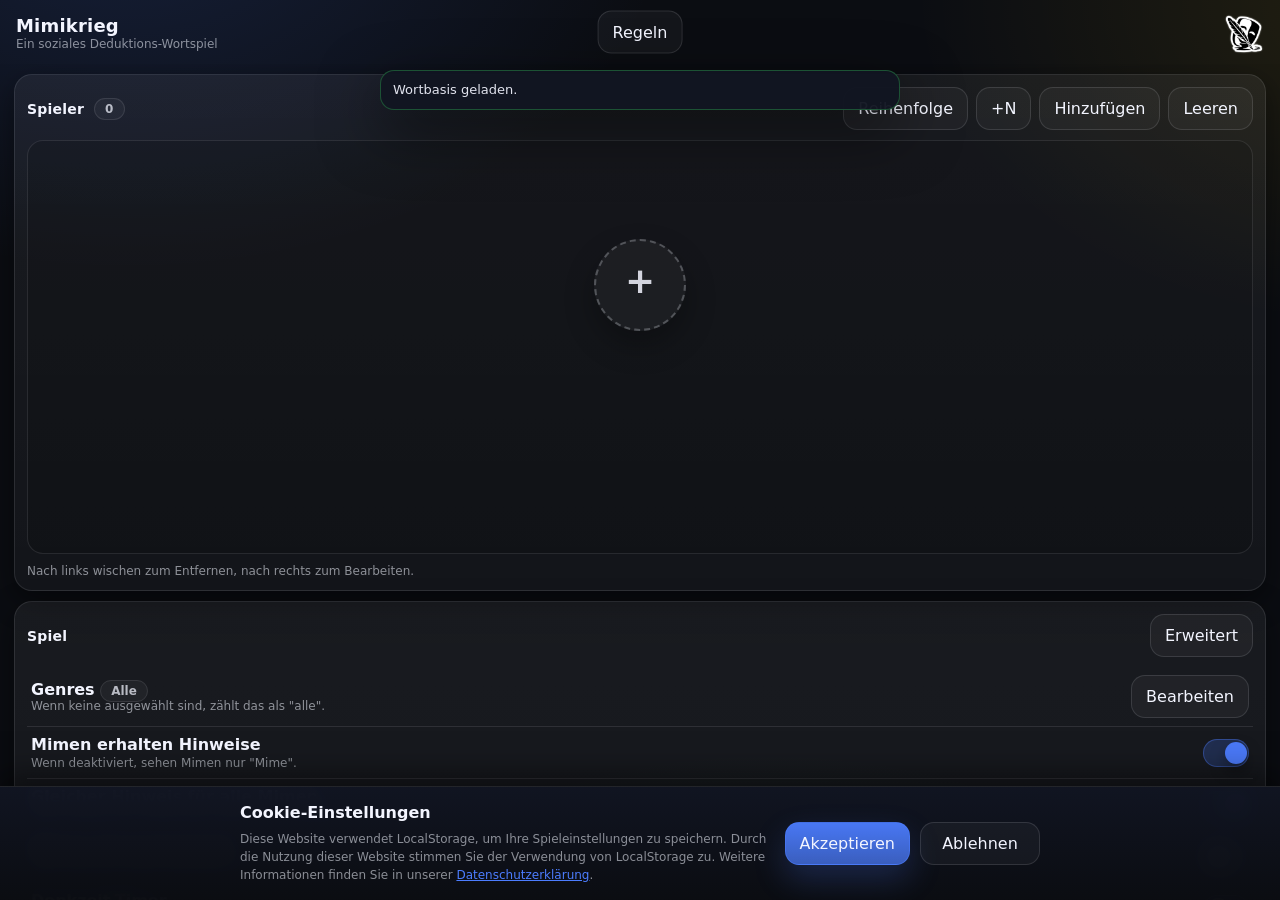
==== commit 25bf9bd7: "Deploy: Update website files only" ====
--- a/index.html
+++ b/index.html
@@ -1,4 +1,4 @@
-﻿<!doctype html>
+<!doctype html>
 <html lang="de">
 <head>
   <meta charset="utf-8" />
--- a/style.css
+++ b/style.css
@@ -1,4 +1,4 @@
-﻿:root{
+:root{
   --bg:#0b0d12;
   --panel:#111522;
   --panel2:#0f1320;
